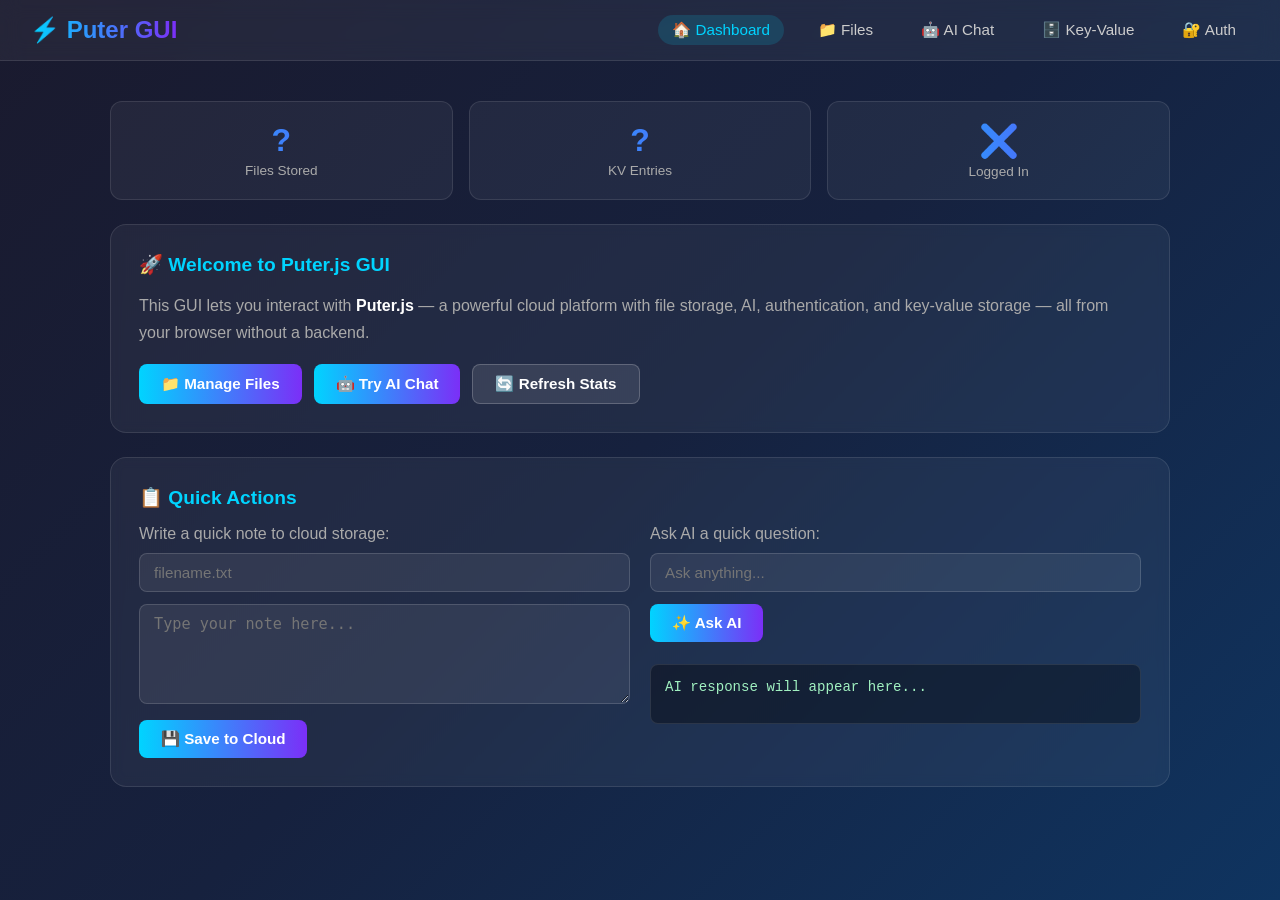
==== index.html @ ad625156 "Create index.html" ====
<!DOCTYPE html>
<html lang="en">
<head>
    <meta charset="UTF-8">
    <meta name="viewport" content="width=device-width, initial-scale=1.0">
    <title>Puter.js GUI</title>
    <script src="https://js.puter.com/v2/"></script>
    <style>
        * {
            margin: 0;
            padding: 0;
            box-sizing: border-box;
        }

        body {
            font-family: 'Segoe UI', Tahoma, Geneva, Verdana, sans-serif;
            background: linear-gradient(135deg, #1a1a2e, #16213e, #0f3460);
            min-height: 100vh;
            color: #fff;
        }

        /* NAVBAR */
        .navbar {
            background: rgba(255,255,255,0.05);
            backdrop-filter: blur(10px);
            padding: 15px 30px;
            display: flex;
            align-items: center;
            justify-content: space-between;
            border-bottom: 1px solid rgba(255,255,255,0.1);
            position: sticky;
            top: 0;
            z-index: 100;
        }

        .navbar .logo {
            font-size: 1.5rem;
            font-weight: 700;
            background: linear-gradient(90deg, #00d4ff, #7b2ff7);
            -webkit-background-clip: text;
            -webkit-text-fill-color: transparent;
        }

        .navbar .nav-links {
            display: flex;
            gap: 20px;
        }

        .navbar .nav-links button {
            background: none;
            border: none;
            color: #ccc;
            cursor: pointer;
            font-size: 0.95rem;
            padding: 6px 14px;
            border-radius: 20px;
            transition: all 0.3s;
        }

        .navbar .nav-links button:hover,
        .navbar .nav-links button.active {
            background: rgba(0, 212, 255, 0.15);
            color: #00d4ff;
        }

        /* MAIN LAYOUT */
        .container {
            max-width: 1100px;
            margin: 40px auto;
            padding: 0 20px;
        }

        /* TABS */
        .tab-content {
            display: none;
        }
        .tab-content.active {
            display: block;
        }

        /* CARDS */
        .card {
            background: rgba(255,255,255,0.05);
            border: 1px solid rgba(255,255,255,0.1);
            border-radius: 16px;
            padding: 28px;
            margin-bottom: 24px;
            backdrop-filter: blur(6px);
            transition: transform 0.2s;
        }

        .card:hover {
            transform: translateY(-2px);
        }

        .card h2 {
            font-size: 1.2rem;
            margin-bottom: 16px;
            color: #00d4ff;
            display: flex;
            align-items: center;
            gap: 8px;
        }

        /* INPUTS */
        input[type="text"],
        input[type="password"],
        textarea,
        select {
            width: 100%;
            padding: 10px 14px;
            background: rgba(255,255,255,0.07);
            border: 1px solid rgba(255,255,255,0.15);
            border-radius: 8px;
            color: #fff;
            font-size: 0.95rem;
            margin-bottom: 12px;
            outline: none;
            transition: border 0.3s;
        }

        input:focus, textarea:focus, select:focus {
            border-color: #00d4ff;
        }

        textarea {
            resize: vertical;
            min-height: 100px;
        }

        select option {
            background: #1a1a2e;
        }

        /* BUTTONS */
        .btn {
            padding: 10px 22px;
            border: none;
            border-radius: 8px;
            cursor: pointer;
            font-size: 0.95rem;
            font-weight: 600;
            transition: all 0.3s;
            display: inline-flex;
            align-items: center;
            gap: 6px;
        }

        .btn-primary {
            background: linear-gradient(90deg, #00d4ff, #7b2ff7);
            color: #fff;
        }

        .btn-primary:hover {
            opacity: 0.85;
            transform: scale(1.03);
        }

        .btn-danger {
            background: linear-gradient(90deg, #ff4d4d, #c0392b);
            color: #fff;
        }

        .btn-danger:hover {
            opacity: 0.85;
        }

        .btn-secondary {
            background: rgba(255,255,255,0.1);
            color: #fff;
            border: 1px solid rgba(255,255,255,0.2);
        }

        .btn-secondary:hover {
            background: rgba(255,255,255,0.18);
        }

        /* OUTPUT BOX */
        .output-box {
            background: rgba(0,0,0,0.35);
            border: 1px solid rgba(255,255,255,0.1);
            border-radius: 8px;
            padding: 14px;
            font-family: 'Courier New', monospace;
            font-size: 0.88rem;
            color: #a0f0c0;
            min-height: 60px;
            max-height: 200px;
            overflow-y: auto;
            white-space: pre-wrap;
            margin-top: 12px;
        }

        /* FILE LIST */
        .file-list {
            list-style: none;
            margin-top: 12px;
        }

        .file-list li {
            display: flex;
            align-items: center;
            justify-content: space-between;
            padding: 10px 14px;
            background: rgba(255,255,255,0.05);
            border-radius: 8px;
            margin-bottom: 8px;
            border: 1px solid rgba(255,255,255,0.08);
        }

        .file-list li .file-name {
            display: flex;
            align-items: center;
            gap: 8px;
        }

        .file-list li .file-actions {
            display: flex;
            gap: 8px;
        }

        .file-list li .file-actions button {
            padding: 4px 10px;
            font-size: 0.8rem;
        }

        /* AI CHAT */
        .chat-box {
            background: rgba(0,0,0,0.3);
            border: 1px solid rgba(255,255,255,0.1);
            border-radius: 12px;
            padding: 16px;
            min-height: 200px;
            max-height: 300px;
            overflow-y: auto;
            margin-bottom: 12px;
            display: flex;
            flex-direction: column;
            gap: 10px;
        }

        .chat-msg {
            padding: 10px 14px;
            border-radius: 10px;
            max-width: 80%;
            font-size: 0.92rem;
            line-height: 1.5;
        }

        .chat-msg.user {
            background: linear-gradient(90deg, #00d4ff22, #7b2ff722);
            border: 1px solid #00d4ff44;
            align-self: flex-end;
        }

        .chat-msg.ai {
            background: rgba(255,255,255,0.07);
            border: 1px solid rgba(255,255,255,0.1);
            align-self: flex-start;
        }

        .chat-input-row {
            display: flex;
            gap: 10px;
        }

        .chat-input-row input {
            margin-bottom: 0;
            flex: 1;
        }

        /* KV STORE */
        .kv-row {
            display: flex;
            gap: 10px;
            margin-bottom: 10px;
        }

        .kv-row input {
            margin-bottom: 0;
            flex: 1;
        }

        /* GRID */
        .grid-2 {
            display: grid;
            grid-template-columns: 1fr 1fr;
            gap: 20px;
        }

        @media (max-width: 700px) {
            .grid-2 { grid-template-columns: 1fr; }
            .navbar .nav-links { gap: 8px; }
        }

        /* BADGE */
        .badge {
            display: inline-block;
            padding: 3px 10px;
            border-radius: 12px;
            font-size: 0.75rem;
            font-weight: 600;
            background: rgba(0, 212, 255, 0.15);
            color: #00d4ff;
            margin-left: 8px;
        }

        /* LOADER */
        .loader {
            display: inline-block;
            width: 16px;
            height: 16px;
            border: 2px solid rgba(255,255,255,0.2);
            border-top-color: #00d4ff;
            border-radius: 50%;
            animation: spin 0.7s linear infinite;
            vertical-align: middle;
        }

        @keyframes spin {
            to { transform: rotate(360deg); }
        }

        /* TOAST */
        #toast {
            position: fixed;
            bottom: 30px;
            right: 30px;
            background: rgba(0,212,255,0.15);
            border: 1px solid #00d4ff;
            color: #fff;
            padding: 12px 22px;
            border-radius: 10px;
            font-size: 0.9rem;
            display: none;
            z-index: 999;
            backdrop-filter: blur(8px);
        }

        /* DASHBOARD STATS */
        .stats-grid {
            display: grid;
            grid-template-columns: repeat(3, 1fr);
            gap: 16px;
            margin-bottom: 24px;
        }

        @media (max-width: 700px) {
            .stats-grid { grid-template-columns: 1fr; }
        }

        .stat-card {
            background: rgba(255,255,255,0.05);
            border: 1px solid rgba(255,255,255,0.1);
            border-radius: 12px;
            padding: 20px;
            text-align: center;
        }

        .stat-card .stat-value {
            font-size: 2rem;
            font-weight: 700;
            background: linear-gradient(90deg, #00d4ff, #7b2ff7);
            -webkit-background-clip: text;
            -webkit-text-fill-color: transparent;
        }

        .stat-card .stat-label {
            font-size: 0.85rem;
            color: #aaa;
            margin-top: 4px;
        }
    </style>
</head>
<body>

<!-- NAVBAR -->
<nav class="navbar">
    <div class="logo">⚡ Puter GUI</div>
    <div class="nav-links">
        <button class="active" onclick="showTab('dashboard')">🏠 Dashboard</button>
        <button onclick="showTab('files')">📁 Files</button>
        <button onclick="showTab('ai')">🤖 AI Chat</button>
        <button onclick="showTab('kv')">🗄️ Key-Value</button>
        <button onclick="showTab('auth')">🔐 Auth</button>
    </div>
</nav>

<div class="container">

    <!-- ===================== DASHBOARD ===================== -->
    <div id="tab-dashboard" class="tab-content active">
        <div class="stats-grid">
            <div class="stat-card">
                <div class="stat-value" id="stat-files">—</div>
                <div class="stat-label">Files Stored</div>
            </div>
            <div class="stat-card">
                <div class="stat-value" id="stat-kv">—</div>
                <div class="stat-label">KV Entries</div>
            </div>
            <div class="stat-card">
                <div class="stat-value" id="stat-user">—</div>
                <div class="stat-label">Logged In</div>
            </div>
        </div>

        <div class="card">
            <h2>🚀 Welcome to Puter.js GUI</h2>
            <p style="color:#aaa; line-height:1.7;">
                This GUI lets you interact with <strong style="color:#fff;">Puter.js</strong> — 
                a powerful cloud platform with file storage, AI, authentication, and key-value storage — 
                all from your browser without a backend.
            </p>
            <br>
            <div style="display:flex; gap:12px; flex-wrap:wrap;">
                <button class="btn btn-primary" onclick="showTab('files')">📁 Manage Files</button>
                <button class="btn btn-primary" onclick="showTab('ai')">🤖 Try AI Chat</button>
                <button class="btn btn-secondary" onclick="loadDashboard()">🔄 Refresh Stats</button>
            </div>
        </div>

        <div class="card">
            <h2>📋 Quick Actions</h2>
            <div class="grid-2">
                <div>
                    <p style="color:#aaa; margin-bottom:10px;">Write a quick note to cloud storage:</p>
                    <input type="text" id="quick-filename" placeholder="filename.txt">
                    <textarea id="quick-content" placeholder="Type your note here..."></textarea>
                    <button class="btn btn-primary" onclick="quickSave()">💾 Save to Cloud</button>
                </div>
                <div>
                    <p style="color:#aaa; margin-bottom:10px;">Ask AI a quick question:</p>
                    <input type="text" id="quick-ai-input" placeholder="Ask anything...">
                    <button class="btn btn-primary" onclick="quickAI()" style="margin-bottom:10px;">✨ Ask AI</button>
                    <div class="output-box" id="quick-ai-output">AI response will appear here...</div>
                </div>
            </div>
        </div>
    </div>

    <!-- ===================== FILES ===================== -->
    <div id="tab-files" class="tab-content">
        <div class="card">
            <h2>📁 File Manager</h2>

            <div class="grid-2">
                <!-- Upload / Create -->
                <div>
                    <p style="color:#aaa; margin-bottom:10px; font-size:0.9rem;">Create or overwrite a file:</p>
                    <input type="text" id="file-name" placeholder="e.g. notes/hello.txt">
                    <textarea id="file-content" placeholder="File content..."></textarea>
                    <div style="display:flex; gap:8px; flex-wrap:wrap;">
                        <button class="btn btn-primary" onclick="writeFile()">💾 Save File</button>
                        <button class="btn btn-secondary" onclick="readFile()">📖 Read File</button>
                        <button class="btn btn-danger" onclick="deleteFile()">🗑️ Delete</button>
                    </div>
                    <div class="output-box" id="file-output">Output will appear here...</div>
                </div>

                <!-- Upload from device -->
                <div>
                    <p style="color:#aaa; margin-bottom:10px; font-size:0.9rem;">Upload from your device:</p>
                    <input type="text" id="upload-path" placeholder="Upload path (e.g. uploads/)">
                    <input type="file" id="file-upload" style="background:rgba(255,255,255,0.05); padding:8px; margin-bottom:12px;">
                    <button class="btn btn-primary" onclick="uploadFile()">⬆️ Upload File</button>

                    <p style="color:#aaa; margin: 18px 0 10px; font-size:0.9rem;">List files in a directory:</p>
                    <input type="text" id="list-path" placeholder="Directory path (leave empty for root)">
                    <button class="btn btn-secondary" onclick="listFiles()">📂 List Files</button>
                </div>
            </div>
        </div>

        <div class="card">
            <h2>📂 File Browser</h2>
            <ul class="file-list" id="file-list">
                <li style="color:#aaa; justify-content:center;">Click "List Files" above to browse files.</li>
            </ul>
        </div>
    </div>

    <!-- ===================== AI CHAT ===================== -->
    <div id="tab-ai" class="tab-content">
        <div class="card">
            <h2>🤖 AI Chat <span class="badge">GPT-4o</span></h2>

            <div style="display:flex; gap:10px; margin-bottom:14px; flex-wrap:wrap;">
                <div style="flex:1; min-width:200px;">
                    <label style="font-size:0.85rem; color:#aaa;">Model</label>
                    <select id="ai-model">
                        <option value="gpt-4o">GPT-4o</option>
                        <option value="gpt-4o-mini">GPT-4o Mini</option>
                        <option value="claude-3-5-sonnet">Claude 3.5 Sonnet</option>
                        <option value="gemini-1.5-flash">Gemini 1.5 Flash</option>
                    </select>
                </div>
                <div style="flex:1; min-width:200px;">
                    <label style="font-size:0.85rem; color:#aaa;">System Prompt</label>
                    <input type="text" id="ai-system" placeholder="You are a helpful assistant." style="margin-bottom:0;">
                </div>
            </div>

            <div class="chat-box" id="chat-box">
                <div class="chat-msg ai">👋 Hello! I'm powered by Puter.js AI. Ask me anything!</div>
            </div>

            <div class="chat-input-row">
                <input type="text" id="chat-input" placeholder="Type your message..." onkeydown="if(event.key==='Enter') sendChat()">
                <button class="btn btn-primary" onclick="sendChat()">➤ Send</button>
                <button class="btn btn-secondary" onclick="clearChat()">🗑️</button>
            </div>
        </div>

        <div class="card">
            <h2>🖼️ Image Generation</h2>
            <div style="display:flex; gap:10px; flex-wrap:wrap; margin-bottom:10px;">
                <input type="text" id="img-prompt" placeholder="Describe the image..." style="flex:1; margin-bottom:0;">
                <button class="btn btn-primary" onclick="generateImage()">🎨 Generate</button>
            </div>
            <div id="img-output" style="margin-top:12px; min-height:60px; color:#aaa;">
                Generated image will appear here.
            </div>
        </div>
    </div>

    <!-- ===================== KEY-VALUE ===================== -->
    <div id="tab-kv" class="tab-content">
        <div class="card">
            <h2>🗄️ Key-Value Store</h2>
            <div class="grid-2">
                <div>
                    <h3 style="color:#aaa; font-size:0.9rem; margin-bottom:10px;">SET Value</h3>
                    <input type="text" id="kv-set-key" placeholder="Key">
                    <input type="text" id="kv-set-val" placeholder="Value">
                    <button class="btn btn-primary" onclick="kvSet()">💾 Set</button>
                </div>
                <div>
                    <h3 style="color:#aaa; font-size:0.9rem; margin-bottom:10px;">GET Value</h3>
                    <input type="text" id="kv-get-key" placeholder="Key">
                    <div style="display:flex; gap:8px;">
                        <button class="btn btn-primary" onclick="kvGet()">🔍 Get</button>
                        <button class="btn btn-danger" onclick="kvDelete()">🗑️ Delete</button>
                    </div>
                    <div class="output-box" id="kv-output">Result will appear here...</div>
                </div>
            </div>
        </div>

        <div class="card">
            <h2>📋 All KV Entries</h2>
            <button class="btn btn-secondary" onclick="kvList()" style="margin-bottom:12px;">🔄 Load All</button>
            <div class="output-box" id="kv-list-output" style="max-height:300px;">Click "Load All" to see entries.</div>
        </div>
    </div>

    <!-- ===================== AUTH ===================== -->
    <div id="tab-auth" class="tab-content">
        <div class="grid-2">
            <div class="card">
                <h2>🔐 Authentication</h2>
                <p style="color:#aaa; margin-bottom:16px; font-size:0.9rem;">
                    Sign in or check your current Puter session.
                </p>
                <button class="btn btn-primary" onclick="authSignIn()" style="margin-bottom:10px; width:100%;">
                    🔑 Sign In with Puter
                </button>
                <button class="btn btn-secondary" onclick="authCheck()" style="margin-bottom:10px; width:100%;">
                    👤 Check Auth Status
                </button>
                <button class="btn btn-danger" onclick="authSignOut()" style="width:100%;">
                    🚪 Sign Out
                </button>
            </div>

            <div class="card">
                <h2>👤 User Info</h2>
                <div class="output-box" id="auth-output" style="min-height:180px;">
User info will appear here after signing in...
                </div>
            </div>
        </div>
    </div>

</div>

<!-- TOAST -->
<div id="toast"></div>

<script>
// ==================== UTILITIES ====================

function showTab(name) {
    document.querySelectorAll('.tab-content').forEach(t => t.classList.remove('active'));
    document.querySelectorAll('.nav-links button').forEach(b => b.classList.remove('active'));
    document.getElementById('tab-' + name).classList.add('active');
    const buttons = document.querySelectorAll('.nav-links button');
    const labels = ['dashboard','files','ai','kv','auth'];
    const idx = labels.indexOf(name);
    if (idx >= 0) buttons[idx].classList.add('active');
}

function toast(msg, duration = 3000) {
    const t = document.getElementById('toast');
    t.textContent = msg;
    t.style.display = 'block';
    setTimeout(() => t.style.display = 'none', duration);
}

function setOutput(id, msg) {
    document.getElementById(id).textContent = msg;
}

// ==================== DASHBOARD ====================

async function loadDashboard() {
    try {
        const files = await puter.fs.readdir('/');
        document.getElementById('stat-files').textContent = files.length;
    } catch {
        document.getElementById('stat-files').textContent = '?';
    }

    try {
        const keys = await puter.kv.list();
        document.getElementById('stat-kv').textContent = keys.length;
    } catch {
        document.getElementById('stat-kv').textContent = '?';
    }

    try {
        const user = await puter.auth.getUser();
        document.getElementById('stat-user').textContent = user ? '✅' : '❌';
    } catch {
        document.getElementById('stat-user').textContent = '❌';
    }
}

async function quickSave() {
    const name = document.getElementById('quick-filename').value.trim() || 'quick-note.txt';
    const content = document.getElementById('quick-content').value;
    try {
        await puter.fs.write(name, content, { overwrite: true });
        toast('✅ File saved: ' + name);
    } catch(e) {
        toast('❌ Error: ' + e.message);
    }
}

async function quickAI() {
    const input = document.getElementById('quick-ai-input').value.trim();
    if (!input) return;
    setOutput('quick-ai-output', '⏳ Thinking...');
    try {
        const response = await puter.ai.chat(input);
        setOutput('quick-ai-output', response?.message?.content || String(response));
    } catch(e) {
        setOutput('quick-ai-output', '❌ Error: ' + e.message);
    }
}

// ==================== FILES ====================

async function writeFile() {
    const name = document.getElementById('file-name').value.trim();
    const content = document.getElementById('file-content').value;
    if (!name) return toast('⚠️ Enter a file name');
    try {
        await puter.fs.write(name, content, { overwrite: true });
        setOutput('file-output', '✅ File saved: ' + name);
        toast('✅ Saved!');
    } catch(e) {
        setOutput('file-output', '❌ Error: ' + e.message);
    }
}

async function readFile() {
    const name = document.getElementById('file-name').value.trim();
    if (!name) return toast('⚠️ Enter a file name');
    try {
        const blob = await puter.fs.read(name);
        const text = await blob.text();
        document.getElementById('file-content').value = text;
        setOutput('file-output', '✅ File loaded: ' + name);
        toast('✅ Loaded!');
    } catch(e) {
        setOutput('file-output', '❌ Error: ' + e.message);
    }
}

async function deleteFile() {
    const name = document.getElementById('file-name').value.trim();
    if (!name) return toast('⚠️ Enter a file name');
    try {
        await puter.fs.delete(name);
        setOutput('file-output', '✅ Deleted: ' + name);
        toast('🗑️ Deleted!');
    } catch(e) {
        setOutput('file-output', '❌ Error: ' + e.message);
    }
}

async function uploadFile() {
    const fileInput = document.getElementById('file-upload');
    const path = document.getElementById('upload-path').value.trim() || '/';
    if (!fileInput.files.length) return toast('⚠️ Select a file first');
    const file = fileInput.files[0];
    try {
        await puter.fs.upload([file], path);
        setOutput('file-output', '✅ Uploaded: ' + file.name);
        toast('✅ Uploaded!');
    } catch(e) {
        setOutput('file-output', '❌ Error: ' + e.message);
    }
}

async function listFiles() {
    const path = document.getElementById('list-path').value.trim() || '/';
    try {
        const files = await puter.fs.readdir(path);
        const list = document.getElementById('file-list');
        list.innerHTML = '';
        if (!files.length) {
            list.innerHTML = '<li style="color:#aaa; justify-content:center;">No files found.</li>';
            return;
        }
        files.forEach(file => {
            const li = document.createElement('li');
            li.innerHTML = `
                <div class="file-name">
                    <span>${file.is_dir ? '📁' : '📄'}</span>
                    <span>${file.name}</span>
                    <span style="color:#555; font-size:0.8rem;">${file.is_dir ? 'Folder' : formatSize(file.size)}</span>
                </div>
                <div class="file-actions">
                    ${!file.is_dir ? `<button class="btn btn-secondary" style="padding:4px 10px; font-size:0.8rem;" onclick="loadFileToEditor('${path}/${file.name}')">Edit</button>` : ''}
                    <button class="btn btn-danger" style="padding:4px 10px; font-size:0.8rem;" onclick="deleteFileByPath('${path}/${file.name}')">Delete</button>
                </div>
            `;
            list.appendChild(li);
        });
    } catch(e) {
        toast('❌ Error: ' + e.message);
    }
}

function formatSize(bytes) {
    if (!bytes) return '0 B';
    const k = 1024;
    const sizes = ['B','KB','MB','GB'];
    const i = Math.floor(Math.log(bytes) / Math.log(k));
    return parseFloat((bytes / Math.pow(k, i)).toFixed(1)) + ' ' + sizes[i];
}

async function loadFileToEditor(path) {
    document.getElementById('file-name').value = path;
    await readFile();
    showTab('files');
}

async function deleteFileByPath(path) {
    try {
        await puter.fs.delete(path);
        toast('🗑️ Deleted!');
        listFiles();
    } catch(e) {
        toast('❌ Error: ' + e.message);
    }
}

// ==================== AI CHAT ====================

let chatHistory = [];

async function sendChat() {
    const input = document.getElementById('chat-input').value.trim();
    const model = document.getElementById('ai-model').value;
    const system = document.getElementById('ai-system').value.trim();
    if (!input) return;

    addChatMsg('user', input);
    document.getElementById('chat-input').value = '';

    const thinkingEl = addChatMsg('ai', '⏳ Thinking...');

    try {
        const messages = [];
        if (system) messages.push({ role: 'system', content: system });
        messages.push(...chatHistory);
        messages.push({ role: 'user', content: input });

        const response = await puter.ai.chat(messages, { model });
        const reply = response?.message?.content || String(response);

        thinkingEl.textContent = reply;
        chatHistory.push({ role: 'user', content: input });
        chatHistory.push({ role: 'assistant', content: reply });
    } catch(e) {
        thinkingEl.textContent = '❌ Error: ' + e.message;
    }
}

function addChatMsg(role, text) {
    const box = document.getElementById('chat-box');
    const el = document.createElement('div');
    el.className = 'chat-msg ' + role;
    el.textContent = text;
    box.appendChild(el);
    box.scrollTop = box.scrollHeight;
    return el;
}

function clearChat() {
    chatHistory = [];
    document.getElementById('chat-box').innerHTML = '<div class="chat-msg ai">👋 Chat cleared! Ask me anything.</div>';
}

async function generateImage() {
    const prompt = document.getElementById('img-prompt').value.trim();
    if (!prompt) return toast('⚠️ Enter an image prompt');
    const out = document.getElementById('img-output');
    out.innerHTML = '<span class="loader"></span> Generating...';
    try {
        const image = await puter.ai.txt2img(prompt);
        out.innerHTML = '';
        const img = document.createElement('img');
        img.src = image.src;
        img.style = 'max-width:100%; border-radius:10px; border:1px solid rgba(255,255,255,0.1);';
        out.appendChild(img);
    } catch(e) {
        out.textContent = '❌ Error: ' + e.message;
    }
}

// ==================== KEY-VALUE ====================

async function kvSet() {
    const key = document.getElementById('kv-set-key').value.trim();
    const val = document.getElementById('kv-set-val').value.trim();
    if (!key) return toast('⚠️ Enter a key');
    try {
        await puter.kv.set(key, val);
        toast('✅ Set: ' + key + ' = ' + val);
    } catch(e) {
        toast('❌ Error: ' + e.message);
    }
}

async function kvGet() {
    const key = document.getElementById('kv-get-key').value.trim();
    if (!key) return toast('⚠️ Enter a key');
    try {
        const val = await puter.kv.get(key);
        setOutput('kv-output', val !== null ? key + ' = ' + val : '(key not found)');
    } catch(e) {
        setOutput('kv-output', '❌ Error: ' + e.message);
    }
}

async function kvDelete() {
    const key = document.getElementById('kv-get-key').value.trim();
    if (!key) return toast('⚠️ Enter a key');
    try {
        await puter.kv.del(key);
        setOutput('kv-output', '✅ Deleted: ' + key);
        toast('🗑️ Deleted!');
    } catch(e) {
        setOutput('kv-output', '❌ Error: ' + e.message);
    }
}

async function kvList() {
    try {
        const keys = await puter.kv.list(true); // true = include values
        if (!keys || !keys.length) {
            setOutput('kv-list-output', '(no entries found)');
            return;
        }
        const lines = keys.map(k => `${k.key}  →  ${k.value}`).join('\n');
        setOutput('kv-list-output', lines);
    } catch(e) {
        setOutput('kv-list-output', '❌ Error: ' + e.message);
    }
}

// ==================== AUTH ====================

async function authSignIn() {
    try {
        await puter.auth.signIn();
        toast('✅ Signed in!');
        authCheck();
    } catch(e) {
        setOutput('auth-output', '❌ Error: ' + e.message);
    }
}

async function authCheck() {
    try {
        const user = await puter.auth.getUser();
        if (user) {
            setOutput('auth-output', JSON.stringify(user, null, 2));
        } else {
            setOutput('auth-output', '❌ Not signed in.');
        }
    } catch(e) {
        setOutput('auth-output', '❌ Error: ' + e.message);
    }
}

async function authSignOut() {
    try {
        await puter.auth.signOut();
        setOutput('auth-output', '✅ Signed out.');
        toast('🚪 Signed out!');
        document.getElementById('stat-user').textContent = '❌';
    } catch(e) {
        setOutput('auth-output', '❌ Error: ' + e.message);
    }
}

// ==================== INIT ====================
window.addEventListener('load', () => {
    loadDashboard();
});
</script>
</body>
</html>
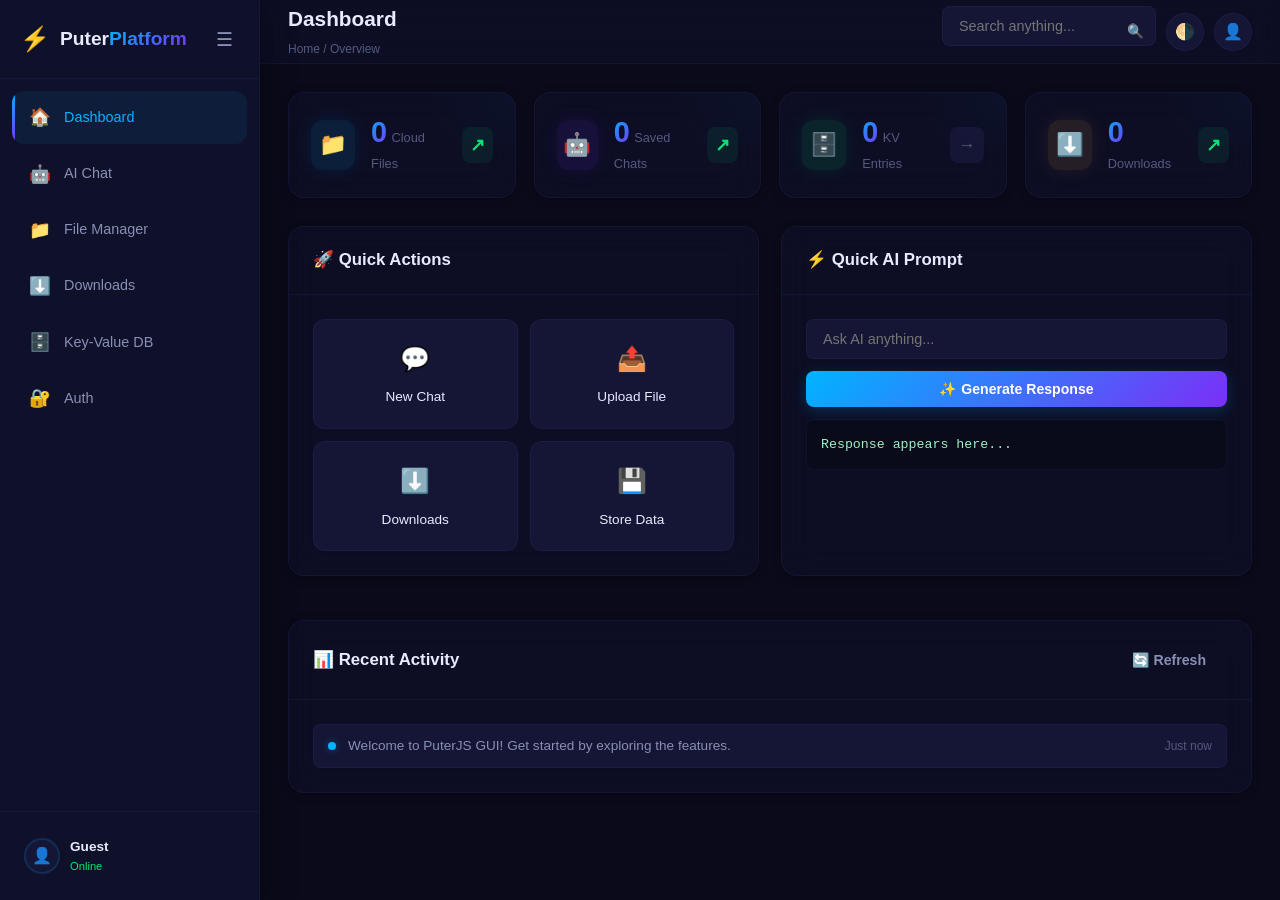
==== commit bd643215: "Initial" ====
--- a/index.html
+++ b/index.html
@@ -1,928 +1,189 @@
 <!DOCTYPE html>
-<html lang="en">
+<html lang="en" data-theme="dark">
 <head>
     <meta charset="UTF-8">
     <meta name="viewport" content="width=device-width, initial-scale=1.0">
-    <title>Puter.js GUI</title>
+    <title>PuterJS GUI — Dashboard</title>
     <script src="https://js.puter.com/v2/"></script>
-    <style>
-        * {
-            margin: 0;
-            padding: 0;
-            box-sizing: border-box;
-        }
-
-        body {
-            font-family: 'Segoe UI', Tahoma, Geneva, Verdana, sans-serif;
-            background: linear-gradient(135deg, #1a1a2e, #16213e, #0f3460);
-            min-height: 100vh;
-            color: #fff;
-        }
-
-        /* NAVBAR */
-        .navbar {
-            background: rgba(255,255,255,0.05);
-            backdrop-filter: blur(10px);
-            padding: 15px 30px;
-            display: flex;
-            align-items: center;
-            justify-content: space-between;
-            border-bottom: 1px solid rgba(255,255,255,0.1);
-            position: sticky;
-            top: 0;
-            z-index: 100;
-        }
-
-        .navbar .logo {
-            font-size: 1.5rem;
-            font-weight: 700;
-            background: linear-gradient(90deg, #00d4ff, #7b2ff7);
-            -webkit-background-clip: text;
-            -webkit-text-fill-color: transparent;
-        }
-
-        .navbar .nav-links {
-            display: flex;
-            gap: 20px;
-        }
-
-        .navbar .nav-links button {
-            background: none;
-            border: none;
-            color: #ccc;
-            cursor: pointer;
-            font-size: 0.95rem;
-            padding: 6px 14px;
-            border-radius: 20px;
-            transition: all 0.3s;
-        }
-
-        .navbar .nav-links button:hover,
-        .navbar .nav-links button.active {
-            background: rgba(0, 212, 255, 0.15);
-            color: #00d4ff;
-        }
-
-        /* MAIN LAYOUT */
-        .container {
-            max-width: 1100px;
-            margin: 40px auto;
-            padding: 0 20px;
-        }
-
-        /* TABS */
-        .tab-content {
-            display: none;
-        }
-        .tab-content.active {
-            display: block;
-        }
-
-        /* CARDS */
-        .card {
-            background: rgba(255,255,255,0.05);
-            border: 1px solid rgba(255,255,255,0.1);
-            border-radius: 16px;
-            padding: 28px;
-            margin-bottom: 24px;
-            backdrop-filter: blur(6px);
-            transition: transform 0.2s;
-        }
-
-        .card:hover {
-            transform: translateY(-2px);
-        }
-
-        .card h2 {
-            font-size: 1.2rem;
-            margin-bottom: 16px;
-            color: #00d4ff;
-            display: flex;
-            align-items: center;
-            gap: 8px;
-        }
-
-        /* INPUTS */
-        input[type="text"],
-        input[type="password"],
-        textarea,
-        select {
-            width: 100%;
-            padding: 10px 14px;
-            background: rgba(255,255,255,0.07);
-            border: 1px solid rgba(255,255,255,0.15);
-            border-radius: 8px;
-            color: #fff;
-            font-size: 0.95rem;
-            margin-bottom: 12px;
-            outline: none;
-            transition: border 0.3s;
-        }
-
-        input:focus, textarea:focus, select:focus {
-            border-color: #00d4ff;
-        }
-
-        textarea {
-            resize: vertical;
-            min-height: 100px;
-        }
-
-        select option {
-            background: #1a1a2e;
-        }
-
-        /* BUTTONS */
-        .btn {
-            padding: 10px 22px;
-            border: none;
-            border-radius: 8px;
-            cursor: pointer;
-            font-size: 0.95rem;
-            font-weight: 600;
-            transition: all 0.3s;
-            display: inline-flex;
-            align-items: center;
-            gap: 6px;
-        }
-
-        .btn-primary {
-            background: linear-gradient(90deg, #00d4ff, #7b2ff7);
-            color: #fff;
-        }
-
-        .btn-primary:hover {
-            opacity: 0.85;
-            transform: scale(1.03);
-        }
-
-        .btn-danger {
-            background: linear-gradient(90deg, #ff4d4d, #c0392b);
-            color: #fff;
-        }
-
-        .btn-danger:hover {
-            opacity: 0.85;
-        }
-
-        .btn-secondary {
-            background: rgba(255,255,255,0.1);
-            color: #fff;
-            border: 1px solid rgba(255,255,255,0.2);
-        }
-
-        .btn-secondary:hover {
-            background: rgba(255,255,255,0.18);
-        }
-
-        /* OUTPUT BOX */
-        .output-box {
-            background: rgba(0,0,0,0.35);
-            border: 1px solid rgba(255,255,255,0.1);
-            border-radius: 8px;
-            padding: 14px;
-            font-family: 'Courier New', monospace;
-            font-size: 0.88rem;
-            color: #a0f0c0;
-            min-height: 60px;
-            max-height: 200px;
-            overflow-y: auto;
-            white-space: pre-wrap;
-            margin-top: 12px;
-        }
-
-        /* FILE LIST */
-        .file-list {
-            list-style: none;
-            margin-top: 12px;
-        }
-
-        .file-list li {
-            display: flex;
-            align-items: center;
-            justify-content: space-between;
-            padding: 10px 14px;
-            background: rgba(255,255,255,0.05);
-            border-radius: 8px;
-            margin-bottom: 8px;
-            border: 1px solid rgba(255,255,255,0.08);
-        }
-
-        .file-list li .file-name {
-            display: flex;
-            align-items: center;
-            gap: 8px;
-        }
-
-        .file-list li .file-actions {
-            display: flex;
-            gap: 8px;
-        }
-
-        .file-list li .file-actions button {
-            padding: 4px 10px;
-            font-size: 0.8rem;
-        }
-
-        /* AI CHAT */
-        .chat-box {
-            background: rgba(0,0,0,0.3);
-            border: 1px solid rgba(255,255,255,0.1);
-            border-radius: 12px;
-            padding: 16px;
-            min-height: 200px;
-            max-height: 300px;
-            overflow-y: auto;
-            margin-bottom: 12px;
-            display: flex;
-            flex-direction: column;
-            gap: 10px;
-        }
-
-        .chat-msg {
-            padding: 10px 14px;
-            border-radius: 10px;
-            max-width: 80%;
-            font-size: 0.92rem;
-            line-height: 1.5;
-        }
-
-        .chat-msg.user {
-            background: linear-gradient(90deg, #00d4ff22, #7b2ff722);
-            border: 1px solid #00d4ff44;
-            align-self: flex-end;
-        }
-
-        .chat-msg.ai {
-            background: rgba(255,255,255,0.07);
-            border: 1px solid rgba(255,255,255,0.1);
-            align-self: flex-start;
-        }
-
-        .chat-input-row {
-            display: flex;
-            gap: 10px;
-        }
-
-        .chat-input-row input {
-            margin-bottom: 0;
-            flex: 1;
-        }
-
-        /* KV STORE */
-        .kv-row {
-            display: flex;
-            gap: 10px;
-            margin-bottom: 10px;
-        }
-
-        .kv-row input {
-            margin-bottom: 0;
-            flex: 1;
-        }
-
-        /* GRID */
-        .grid-2 {
-            display: grid;
-            grid-template-columns: 1fr 1fr;
-            gap: 20px;
-        }
-
-        @media (max-width: 700px) {
-            .grid-2 { grid-template-columns: 1fr; }
-            .navbar .nav-links { gap: 8px; }
-        }
-
-        /* BADGE */
-        .badge {
-            display: inline-block;
-            padding: 3px 10px;
-            border-radius: 12px;
-            font-size: 0.75rem;
-            font-weight: 600;
-            background: rgba(0, 212, 255, 0.15);
-            color: #00d4ff;
-            margin-left: 8px;
-        }
-
-        /* LOADER */
-        .loader {
-            display: inline-block;
-            width: 16px;
-            height: 16px;
-            border: 2px solid rgba(255,255,255,0.2);
-            border-top-color: #00d4ff;
-            border-radius: 50%;
-            animation: spin 0.7s linear infinite;
-            vertical-align: middle;
-        }
-
-        @keyframes spin {
-            to { transform: rotate(360deg); }
-        }
-
-        /* TOAST */
-        #toast {
-            position: fixed;
-            bottom: 30px;
-            right: 30px;
-            background: rgba(0,212,255,0.15);
-            border: 1px solid #00d4ff;
-            color: #fff;
-            padding: 12px 22px;
-            border-radius: 10px;
-            font-size: 0.9rem;
-            display: none;
-            z-index: 999;
-            backdrop-filter: blur(8px);
-        }
-
-        /* DASHBOARD STATS */
-        .stats-grid {
-            display: grid;
-            grid-template-columns: repeat(3, 1fr);
-            gap: 16px;
-            margin-bottom: 24px;
-        }
-
-        @media (max-width: 700px) {
-            .stats-grid { grid-template-columns: 1fr; }
-        }
-
-        .stat-card {
-            background: rgba(255,255,255,0.05);
-            border: 1px solid rgba(255,255,255,0.1);
-            border-radius: 12px;
-            padding: 20px;
-            text-align: center;
-        }
-
-        .stat-card .stat-value {
-            font-size: 2rem;
-            font-weight: 700;
-            background: linear-gradient(90deg, #00d4ff, #7b2ff7);
-            -webkit-background-clip: text;
-            -webkit-text-fill-color: transparent;
-        }
-
-        .stat-card .stat-label {
-            font-size: 0.85rem;
-            color: #aaa;
-            margin-top: 4px;
-        }
-    </style>
+    <link rel="stylesheet" href="css/main.css">
+    <link rel="stylesheet" href="css/components.css">
 </head>
 <body>
-
-<!-- NAVBAR -->
-<nav class="navbar">
-    <div class="logo">⚡ Puter GUI</div>
-    <div class="nav-links">
-        <button class="active" onclick="showTab('dashboard')">🏠 Dashboard</button>
-        <button onclick="showTab('files')">📁 Files</button>
-        <button onclick="showTab('ai')">🤖 AI Chat</button>
-        <button onclick="showTab('kv')">🗄️ Key-Value</button>
-        <button onclick="showTab('auth')">🔐 Auth</button>
-    </div>
-</nav>
-
-<div class="container">
-
-    <!-- ===================== DASHBOARD ===================== -->
-    <div id="tab-dashboard" class="tab-content active">
-        <div class="stats-grid">
-            <div class="stat-card">
-                <div class="stat-value" id="stat-files">—</div>
-                <div class="stat-label">Files Stored</div>
+    <!-- SIDEBAR -->
+    <aside class="sidebar" id="sidebar">
+        <div class="sidebar-header">
+            <div class="logo">
+                <span class="logo-icon">⚡</span>
+                <span class="logo-text">Puter<span class="accent">Platform</span></span>
             </div>
-            <div class="stat-card">
-                <div class="stat-value" id="stat-kv">—</div>
-                <div class="stat-label">KV Entries</div>
-            </div>
-            <div class="stat-card">
-                <div class="stat-value" id="stat-user">—</div>
-                <div class="stat-label">Logged In</div>
-            </div>
+            <button class="sidebar-toggle" onclick="toggleSidebar()">☰</button>
         </div>
-
-        <div class="card">
-            <h2>🚀 Welcome to Puter.js GUI</h2>
-            <p style="color:#aaa; line-height:1.7;">
-                This GUI lets you interact with <strong style="color:#fff;">Puter.js</strong> — 
-                a powerful cloud platform with file storage, AI, authentication, and key-value storage — 
-                all from your browser without a backend.
-            </p>
-            <br>
-            <div style="display:flex; gap:12px; flex-wrap:wrap;">
-                <button class="btn btn-primary" onclick="showTab('files')">📁 Manage Files</button>
-                <button class="btn btn-primary" onclick="showTab('ai')">🤖 Try AI Chat</button>
-                <button class="btn btn-secondary" onclick="loadDashboard()">🔄 Refresh Stats</button>
-            </div>
-        </div>
-
-        <div class="card">
-            <h2>📋 Quick Actions</h2>
-            <div class="grid-2">
-                <div>
-                    <p style="color:#aaa; margin-bottom:10px;">Write a quick note to cloud storage:</p>
-                    <input type="text" id="quick-filename" placeholder="filename.txt">
-                    <textarea id="quick-content" placeholder="Type your note here..."></textarea>
-                    <button class="btn btn-primary" onclick="quickSave()">💾 Save to Cloud</button>
-                </div>
-                <div>
-                    <p style="color:#aaa; margin-bottom:10px;">Ask AI a quick question:</p>
-                    <input type="text" id="quick-ai-input" placeholder="Ask anything...">
-                    <button class="btn btn-primary" onclick="quickAI()" style="margin-bottom:10px;">✨ Ask AI</button>
-                    <div class="output-box" id="quick-ai-output">AI response will appear here...</div>
+        <nav class="sidebar-nav">
+            <a href="index.html" class="nav-item active">
+                <span class="nav-icon">🏠</span>
+                <span class="nav-label">Dashboard</span>
+            </a>
+            <a href="chat.html" class="nav-item">
+                <span class="nav-icon">🤖</span>
+                <span class="nav-label">AI Chat</span>
+            </a>
+            <a href="files.html" class="nav-item">
+                <span class="nav-icon">📁</span>
+                <span class="nav-label">File Manager</span>
+            </a>
+            <a href="downloads.html" class="nav-item">
+                <span class="nav-icon">⬇️</span>
+                <span class="nav-label">Downloads</span>
+            </a>
+            <a href="kv.html" class="nav-item">
+                <span class="nav-icon">🗄️</span>
+                <span class="nav-label">Key-Value DB</span>
+            </a>
+            <a href="auth.html" class="nav-item">
+                <span class="nav-icon">🔐</span>
+                <span class="nav-label">Auth</span>
+            </a>
+        </nav>
+        <div class="sidebar-footer">
+            <div class="user-badge" id="user-badge">
+                <div class="user-avatar">👤</div>
+                <div class="user-info">
+                    <span class="user-name" id="sidebar-username">Guest</span>
+                    <span class="user-status">Online</span>
                 </div>
             </div>
         </div>
-    </div>
+    </aside>
 
-    <!-- ===================== FILES ===================== -->
-    <div id="tab-files" class="tab-content">
-        <div class="card">
-            <h2>📁 File Manager</h2>
+    <!-- MAIN CONTENT -->
+    <main class="main-content">
+        <!-- TOP BAR -->
+        <header class="topbar">
+            <div class="topbar-left">
+                <button class="mobile-menu" onclick="toggleSidebar()">☰</button>
+                <div class="page-title">
+                    <h1>Dashboard</h1>
+                    <span class="breadcrumb">Home / Overview</span>
+                </div>
+            </div>
+            <div class="topbar-right">
+                <div class="search-bar">
+                    <input type="text" placeholder="Search anything..." id="global-search">
+                    <span class="search-icon">🔍</span>
+                </div>
+                <button class="topbar-btn" onclick="toggleTheme()" title="Toggle Theme">🌗</button>
+                <button class="topbar-btn" onclick="location.href='auth.html'" title="Profile">👤</button>
+            </div>
+        </header>
 
+        <!-- DASHBOARD CONTENT -->
+        <div class="content-area">
+            <!-- HERO STATS -->
+            <div class="stats-row">
+                <div class="stat-card glass">
+                    <div class="stat-icon glow-blue">📁</div>
+                    <div class="stat-info">
+                        <span class="stat-value" id="stat-files">—</span>
+                        <span class="stat-label">Cloud Files</span>
+                    </div>
+                    <div class="stat-trend up">↗</div>
+                </div>
+                <div class="stat-card glass">
+                    <div class="stat-icon glow-purple">🤖</div>
+                    <div class="stat-info">
+                        <span class="stat-value" id="stat-chats">—</span>
+                        <span class="stat-label">Saved Chats</span>
+                    </div>
+                    <div class="stat-trend up">↗</div>
+                </div>
+                <div class="stat-card glass">
+                    <div class="stat-icon glow-green">🗄️</div>
+                    <div class="stat-info">
+                        <span class="stat-value" id="stat-kv">—</span>
+                        <span class="stat-label">KV Entries</span>
+                    </div>
+                    <div class="stat-trend neutral">→</div>
+                </div>
+                <div class="stat-card glass">
+                    <div class="stat-icon glow-orange">⬇️</div>
+                    <div class="stat-info">
+                        <span class="stat-value" id="stat-downloads">—</span>
+                        <span class="stat-label">Downloads</span>
+                    </div>
+                    <div class="stat-trend up">↗</div>
+                </div>
+            </div>
+
+            <!-- QUICK ACTIONS -->
             <div class="grid-2">
-                <!-- Upload / Create -->
-                <div>
-                    <p style="color:#aaa; margin-bottom:10px; font-size:0.9rem;">Create or overwrite a file:</p>
-                    <input type="text" id="file-name" placeholder="e.g. notes/hello.txt">
-                    <textarea id="file-content" placeholder="File content..."></textarea>
-                    <div style="display:flex; gap:8px; flex-wrap:wrap;">
-                        <button class="btn btn-primary" onclick="writeFile()">💾 Save File</button>
-                        <button class="btn btn-secondary" onclick="readFile()">📖 Read File</button>
-                        <button class="btn btn-danger" onclick="deleteFile()">🗑️ Delete</button>
+                <div class="card glass">
+                    <div class="card-header">
+                        <h2>🚀 Quick Actions</h2>
                     </div>
-                    <div class="output-box" id="file-output">Output will appear here...</div>
+                    <div class="card-body">
+                        <div class="quick-grid">
+                            <a href="chat.html" class="quick-action-btn">
+                                <span class="qa-icon">💬</span>
+                                <span>New Chat</span>
+                            </a>
+                            <a href="files.html" class="quick-action-btn">
+                                <span class="qa-icon">📤</span>
+                                <span>Upload File</span>
+                            </a>
+                            <a href="downloads.html" class="quick-action-btn">
+                                <span class="qa-icon">⬇️</span>
+                                <span>Downloads</span>
+                            </a>
+                            <a href="kv.html" class="quick-action-btn">
+                                <span class="qa-icon">💾</span>
+                                <span>Store Data</span>
+                            </a>
+                        </div>
+                    </div>
                 </div>
 
-                <!-- Upload from device -->
-                <div>
-                    <p style="color:#aaa; margin-bottom:10px; font-size:0.9rem;">Upload from your device:</p>
-                    <input type="text" id="upload-path" placeholder="Upload path (e.g. uploads/)">
-                    <input type="file" id="file-upload" style="background:rgba(255,255,255,0.05); padding:8px; margin-bottom:12px;">
-                    <button class="btn btn-primary" onclick="uploadFile()">⬆️ Upload File</button>
+                <div class="card glass">
+                    <div class="card-header">
+                        <h2>⚡ Quick AI Prompt</h2>
+                    </div>
+                    <div class="card-body">
+                        <input type="text" class="input" id="quick-prompt" placeholder="Ask AI anything...">
+                        <button class="btn btn-primary btn-full" onclick="quickAI()">
+                            <span class="btn-glow"></span>
+                            ✨ Generate Response
+                        </button>
+                        <div class="output-box" id="quick-output">Response appears here...</div>
+                    </div>
+                </div>
+            </div>
 
-                    <p style="color:#aaa; margin: 18px 0 10px; font-size:0.9rem;">List files in a directory:</p>
-                    <input type="text" id="list-path" placeholder="Directory path (leave empty for root)">
-                    <button class="btn btn-secondary" onclick="listFiles()">📂 List Files</button>
+            <!-- RECENT ACTIVITY -->
+            <div class="card glass">
+                <div class="card-header">
+                    <h2>📊 Recent Activity</h2>
+                    <button class="btn btn-ghost" onclick="loadDashboard()">🔄 Refresh</button>
+                </div>
+                <div class="card-body">
+                    <div class="activity-list" id="activity-list">
+                        <div class="activity-item">
+                            <div class="activity-dot"></div>
+                            <span class="activity-text">Welcome to PuterJS GUI! Get started by exploring the features.</span>
+                            <span class="activity-time">Just now</span>
+                        </div>
+                    </div>
                 </div>
             </div>
         </div>
+    </main>
 
-        <div class="card">
-            <h2>📂 File Browser</h2>
-            <ul class="file-list" id="file-list">
-                <li style="color:#aaa; justify-content:center;">Click "List Files" above to browse files.</li>
-            </ul>
-        </div>
-    </div>
+    <!-- TOAST CONTAINER -->
+    <div id="toast-container"></div>
 
-    <!-- ===================== AI CHAT ===================== -->
-    <div id="tab-ai" class="tab-content">
-        <div class="card">
-            <h2>🤖 AI Chat <span class="badge">GPT-4o</span></h2>
+    <!-- MODAL BACKDROP -->
+    <div class="modal-backdrop" id="modal-backdrop" onclick="closeModal()"></div>
+    <div class="modal" id="modal"></div>
 
-            <div style="display:flex; gap:10px; margin-bottom:14px; flex-wrap:wrap;">
-                <div style="flex:1; min-width:200px;">
-                    <label style="font-size:0.85rem; color:#aaa;">Model</label>
-                    <select id="ai-model">
-                        <option value="gpt-4o">GPT-4o</option>
-                        <option value="gpt-4o-mini">GPT-4o Mini</option>
-                        <option value="claude-3-5-sonnet">Claude 3.5 Sonnet</option>
-                        <option value="gemini-1.5-flash">Gemini 1.5 Flash</option>
-                    </select>
-                </div>
-                <div style="flex:1; min-width:200px;">
-                    <label style="font-size:0.85rem; color:#aaa;">System Prompt</label>
-                    <input type="text" id="ai-system" placeholder="You are a helpful assistant." style="margin-bottom:0;">
-                </div>
-            </div>
-
-            <div class="chat-box" id="chat-box">
-                <div class="chat-msg ai">👋 Hello! I'm powered by Puter.js AI. Ask me anything!</div>
-            </div>
-
-            <div class="chat-input-row">
-                <input type="text" id="chat-input" placeholder="Type your message..." onkeydown="if(event.key==='Enter') sendChat()">
-                <button class="btn btn-primary" onclick="sendChat()">➤ Send</button>
-                <button class="btn btn-secondary" onclick="clearChat()">🗑️</button>
-            </div>
-        </div>
-
-        <div class="card">
-            <h2>🖼️ Image Generation</h2>
-            <div style="display:flex; gap:10px; flex-wrap:wrap; margin-bottom:10px;">
-                <input type="text" id="img-prompt" placeholder="Describe the image..." style="flex:1; margin-bottom:0;">
-                <button class="btn btn-primary" onclick="generateImage()">🎨 Generate</button>
-            </div>
-            <div id="img-output" style="margin-top:12px; min-height:60px; color:#aaa;">
-                Generated image will appear here.
-            </div>
-        </div>
-    </div>
-
-    <!-- ===================== KEY-VALUE ===================== -->
-    <div id="tab-kv" class="tab-content">
-        <div class="card">
-            <h2>🗄️ Key-Value Store</h2>
-            <div class="grid-2">
-                <div>
-                    <h3 style="color:#aaa; font-size:0.9rem; margin-bottom:10px;">SET Value</h3>
-                    <input type="text" id="kv-set-key" placeholder="Key">
-                    <input type="text" id="kv-set-val" placeholder="Value">
-                    <button class="btn btn-primary" onclick="kvSet()">💾 Set</button>
-                </div>
-                <div>
-                    <h3 style="color:#aaa; font-size:0.9rem; margin-bottom:10px;">GET Value</h3>
-                    <input type="text" id="kv-get-key" placeholder="Key">
-                    <div style="display:flex; gap:8px;">
-                        <button class="btn btn-primary" onclick="kvGet()">🔍 Get</button>
-                        <button class="btn btn-danger" onclick="kvDelete()">🗑️ Delete</button>
-                    </div>
-                    <div class="output-box" id="kv-output">Result will appear here...</div>
-                </div>
-            </div>
-        </div>
-
-        <div class="card">
-            <h2>📋 All KV Entries</h2>
-            <button class="btn btn-secondary" onclick="kvList()" style="margin-bottom:12px;">🔄 Load All</button>
-            <div class="output-box" id="kv-list-output" style="max-height:300px;">Click "Load All" to see entries.</div>
-        </div>
-    </div>
-
-    <!-- ===================== AUTH ===================== -->
-    <div id="tab-auth" class="tab-content">
-        <div class="grid-2">
-            <div class="card">
-                <h2>🔐 Authentication</h2>
-                <p style="color:#aaa; margin-bottom:16px; font-size:0.9rem;">
-                    Sign in or check your current Puter session.
-                </p>
-                <button class="btn btn-primary" onclick="authSignIn()" style="margin-bottom:10px; width:100%;">
-                    🔑 Sign In with Puter
-                </button>
-                <button class="btn btn-secondary" onclick="authCheck()" style="margin-bottom:10px; width:100%;">
-                    👤 Check Auth Status
-                </button>
-                <button class="btn btn-danger" onclick="authSignOut()" style="width:100%;">
-                    🚪 Sign Out
-                </button>
-            </div>
-
-            <div class="card">
-                <h2>👤 User Info</h2>
-                <div class="output-box" id="auth-output" style="min-height:180px;">
-User info will appear here after signing in...
-                </div>
-            </div>
-        </div>
-    </div>
-
-</div>
-
-<!-- TOAST -->
-<div id="toast"></div>
-
-<script>
-// ==================== UTILITIES ====================
-
-function showTab(name) {
-    document.querySelectorAll('.tab-content').forEach(t => t.classList.remove('active'));
-    document.querySelectorAll('.nav-links button').forEach(b => b.classList.remove('active'));
-    document.getElementById('tab-' + name).classList.add('active');
-    const buttons = document.querySelectorAll('.nav-links button');
-    const labels = ['dashboard','files','ai','kv','auth'];
-    const idx = labels.indexOf(name);
-    if (idx >= 0) buttons[idx].classList.add('active');
-}
-
-function toast(msg, duration = 3000) {
-    const t = document.getElementById('toast');
-    t.textContent = msg;
-    t.style.display = 'block';
-    setTimeout(() => t.style.display = 'none', duration);
-}
-
-function setOutput(id, msg) {
-    document.getElementById(id).textContent = msg;
-}
-
-// ==================== DASHBOARD ====================
-
-async function loadDashboard() {
-    try {
-        const files = await puter.fs.readdir('/');
-        document.getElementById('stat-files').textContent = files.length;
-    } catch {
-        document.getElementById('stat-files').textContent = '?';
-    }
-
-    try {
-        const keys = await puter.kv.list();
-        document.getElementById('stat-kv').textContent = keys.length;
-    } catch {
-        document.getElementById('stat-kv').textContent = '?';
-    }
-
-    try {
-        const user = await puter.auth.getUser();
-        document.getElementById('stat-user').textContent = user ? '✅' : '❌';
-    } catch {
-        document.getElementById('stat-user').textContent = '❌';
-    }
-}
-
-async function quickSave() {
-    const name = document.getElementById('quick-filename').value.trim() || 'quick-note.txt';
-    const content = document.getElementById('quick-content').value;
-    try {
-        await puter.fs.write(name, content, { overwrite: true });
-        toast('✅ File saved: ' + name);
-    } catch(e) {
-        toast('❌ Error: ' + e.message);
-    }
-}
-
-async function quickAI() {
-    const input = document.getElementById('quick-ai-input').value.trim();
-    if (!input) return;
-    setOutput('quick-ai-output', '⏳ Thinking...');
-    try {
-        const response = await puter.ai.chat(input);
-        setOutput('quick-ai-output', response?.message?.content || String(response));
-    } catch(e) {
-        setOutput('quick-ai-output', '❌ Error: ' + e.message);
-    }
-}
-
-// ==================== FILES ====================
-
-async function writeFile() {
-    const name = document.getElementById('file-name').value.trim();
-    const content = document.getElementById('file-content').value;
-    if (!name) return toast('⚠️ Enter a file name');
-    try {
-        await puter.fs.write(name, content, { overwrite: true });
-        setOutput('file-output', '✅ File saved: ' + name);
-        toast('✅ Saved!');
-    } catch(e) {
-        setOutput('file-output', '❌ Error: ' + e.message);
-    }
-}
-
-async function readFile() {
-    const name = document.getElementById('file-name').value.trim();
-    if (!name) return toast('⚠️ Enter a file name');
-    try {
-        const blob = await puter.fs.read(name);
-        const text = await blob.text();
-        document.getElementById('file-content').value = text;
-        setOutput('file-output', '✅ File loaded: ' + name);
-        toast('✅ Loaded!');
-    } catch(e) {
-        setOutput('file-output', '❌ Error: ' + e.message);
-    }
-}
-
-async function deleteFile() {
-    const name = document.getElementById('file-name').value.trim();
-    if (!name) return toast('⚠️ Enter a file name');
-    try {
-        await puter.fs.delete(name);
-        setOutput('file-output', '✅ Deleted: ' + name);
-        toast('🗑️ Deleted!');
-    } catch(e) {
-        setOutput('file-output', '❌ Error: ' + e.message);
-    }
-}
-
-async function uploadFile() {
-    const fileInput = document.getElementById('file-upload');
-    const path = document.getElementById('upload-path').value.trim() || '/';
-    if (!fileInput.files.length) return toast('⚠️ Select a file first');
-    const file = fileInput.files[0];
-    try {
-        await puter.fs.upload([file], path);
-        setOutput('file-output', '✅ Uploaded: ' + file.name);
-        toast('✅ Uploaded!');
-    } catch(e) {
-        setOutput('file-output', '❌ Error: ' + e.message);
-    }
-}
-
-async function listFiles() {
-    const path = document.getElementById('list-path').value.trim() || '/';
-    try {
-        const files = await puter.fs.readdir(path);
-        const list = document.getElementById('file-list');
-        list.innerHTML = '';
-        if (!files.length) {
-            list.innerHTML = '<li style="color:#aaa; justify-content:center;">No files found.</li>';
-            return;
-        }
-        files.forEach(file => {
-            const li = document.createElement('li');
-            li.innerHTML = `
-                <div class="file-name">
-                    <span>${file.is_dir ? '📁' : '📄'}</span>
-                    <span>${file.name}</span>
-                    <span style="color:#555; font-size:0.8rem;">${file.is_dir ? 'Folder' : formatSize(file.size)}</span>
-                </div>
-                <div class="file-actions">
-                    ${!file.is_dir ? `<button class="btn btn-secondary" style="padding:4px 10px; font-size:0.8rem;" onclick="loadFileToEditor('${path}/${file.name}')">Edit</button>` : ''}
-                    <button class="btn btn-danger" style="padding:4px 10px; font-size:0.8rem;" onclick="deleteFileByPath('${path}/${file.name}')">Delete</button>
-                </div>
-            `;
-            list.appendChild(li);
-        });
-    } catch(e) {
-        toast('❌ Error: ' + e.message);
-    }
-}
-
-function formatSize(bytes) {
-    if (!bytes) return '0 B';
-    const k = 1024;
-    const sizes = ['B','KB','MB','GB'];
-    const i = Math.floor(Math.log(bytes) / Math.log(k));
-    return parseFloat((bytes / Math.pow(k, i)).toFixed(1)) + ' ' + sizes[i];
-}
-
-async function loadFileToEditor(path) {
-    document.getElementById('file-name').value = path;
-    await readFile();
-    showTab('files');
-}
-
-async function deleteFileByPath(path) {
-    try {
-        await puter.fs.delete(path);
-        toast('🗑️ Deleted!');
-        listFiles();
-    } catch(e) {
-        toast('❌ Error: ' + e.message);
-    }
-}
-
-// ==================== AI CHAT ====================
-
-let chatHistory = [];
-
-async function sendChat() {
-    const input = document.getElementById('chat-input').value.trim();
-    const model = document.getElementById('ai-model').value;
-    const system = document.getElementById('ai-system').value.trim();
-    if (!input) return;
-
-    addChatMsg('user', input);
-    document.getElementById('chat-input').value = '';
-
-    const thinkingEl = addChatMsg('ai', '⏳ Thinking...');
-
-    try {
-        const messages = [];
-        if (system) messages.push({ role: 'system', content: system });
-        messages.push(...chatHistory);
-        messages.push({ role: 'user', content: input });
-
-        const response = await puter.ai.chat(messages, { model });
-        const reply = response?.message?.content || String(response);
-
-        thinkingEl.textContent = reply;
-        chatHistory.push({ role: 'user', content: input });
-        chatHistory.push({ role: 'assistant', content: reply });
-    } catch(e) {
-        thinkingEl.textContent = '❌ Error: ' + e.message;
-    }
-}
-
-function addChatMsg(role, text) {
-    const box = document.getElementById('chat-box');
-    const el = document.createElement('div');
-    el.className = 'chat-msg ' + role;
-    el.textContent = text;
-    box.appendChild(el);
-    box.scrollTop = box.scrollHeight;
-    return el;
-}
-
-function clearChat() {
-    chatHistory = [];
-    document.getElementById('chat-box').innerHTML = '<div class="chat-msg ai">👋 Chat cleared! Ask me anything.</div>';
-}
-
-async function generateImage() {
-    const prompt = document.getElementById('img-prompt').value.trim();
-    if (!prompt) return toast('⚠️ Enter an image prompt');
-    const out = document.getElementById('img-output');
-    out.innerHTML = '<span class="loader"></span> Generating...';
-    try {
-        const image = await puter.ai.txt2img(prompt);
-        out.innerHTML = '';
-        const img = document.createElement('img');
-        img.src = image.src;
-        img.style = 'max-width:100%; border-radius:10px; border:1px solid rgba(255,255,255,0.1);';
-        out.appendChild(img);
-    } catch(e) {
-        out.textContent = '❌ Error: ' + e.message;
-    }
-}
-
-// ==================== KEY-VALUE ====================
-
-async function kvSet() {
-    const key = document.getElementById('kv-set-key').value.trim();
-    const val = document.getElementById('kv-set-val').value.trim();
-    if (!key) return toast('⚠️ Enter a key');
-    try {
-        await puter.kv.set(key, val);
-        toast('✅ Set: ' + key + ' = ' + val);
-    } catch(e) {
-        toast('❌ Error: ' + e.message);
-    }
-}
-
-async function kvGet() {
-    const key = document.getElementById('kv-get-key').value.trim();
-    if (!key) return toast('⚠️ Enter a key');
-    try {
-        const val = await puter.kv.get(key);
-        setOutput('kv-output', val !== null ? key + ' = ' + val : '(key not found)');
-    } catch(e) {
-        setOutput('kv-output', '❌ Error: ' + e.message);
-    }
-}
-
-async function kvDelete() {
-    const key = document.getElementById('kv-get-key').value.trim();
-    if (!key) return toast('⚠️ Enter a key');
-    try {
-        await puter.kv.del(key);
-        setOutput('kv-output', '✅ Deleted: ' + key);
-        toast('🗑️ Deleted!');
-    } catch(e) {
-        setOutput('kv-output', '❌ Error: ' + e.message);
-    }
-}
-
-async function kvList() {
-    try {
-        const keys = await puter.kv.list(true); // true = include values
-        if (!keys || !keys.length) {
-            setOutput('kv-list-output', '(no entries found)');
-            return;
-        }
-        const lines = keys.map(k => `${k.key}  →  ${k.value}`).join('\n');
-        setOutput('kv-list-output', lines);
-    } catch(e) {
-        setOutput('kv-list-output', '❌ Error: ' + e.message);
-    }
-}
-
-// ==================== AUTH ====================
-
-async function authSignIn() {
-    try {
-        await puter.auth.signIn();
-        toast('✅ Signed in!');
-        authCheck();
-    } catch(e) {
-        setOutput('auth-output', '❌ Error: ' + e.message);
-    }
-}
-
-async function authCheck() {
-    try {
-        const user = await puter.auth.getUser();
-        if (user) {
-            setOutput('auth-output', JSON.stringify(user, null, 2));
-        } else {
-            setOutput('auth-output', '❌ Not signed in.');
-        }
-    } catch(e) {
-        setOutput('auth-output', '❌ Error: ' + e.message);
-    }
-}
-
-async function authSignOut() {
-    try {
-        await puter.auth.signOut();
-        setOutput('auth-output', '✅ Signed out.');
-        toast('🚪 Signed out!');
-        document.getElementById('stat-user').textContent = '❌';
-    } catch(e) {
-        setOutput('auth-output', '❌ Error: ' + e.message);
-    }
-}
-
-// ==================== INIT ====================
-window.addEventListener('load', () => {
-    loadDashboard();
-});
-</script>
+    <script src="js/utils.js"></script>
+    <script src="js/app.js"></script>
 </body>
-</html>
+</html>
--- a/css/main.css
+++ b/css/main.css
@@ -0,0 +1,494 @@
+/* ===========================
+   PuterJS GUI — MAIN CSS
+   =========================== */
+
+:root {
+    /* Dark Theme (default) */
+    --bg-primary: #0a0a1a;
+    --bg-secondary: #0f1029;
+    --bg-tertiary: #151535;
+    --bg-glass: rgba(15, 16, 41, 0.7);
+    --bg-glass-hover: rgba(20, 22, 55, 0.85);
+    --border-color: rgba(100, 120, 255, 0.08);
+    --border-glow: rgba(0, 180, 255, 0.15);
+    --text-primary: #e8eaff;
+    --text-secondary: #8890b5;
+    --text-muted: #555a80;
+    --accent-primary: #00b4ff;
+    --accent-secondary: #7b2ff7;
+    --accent-gradient: linear-gradient(135deg, #00b4ff, #7b2ff7);
+    --accent-gradient-hover: linear-gradient(135deg, #00c8ff, #9344ff);
+    --danger: #ff4d6a;
+    --success: #00e676;
+    --warning: #ffab40;
+    --shadow-sm: 0 2px 8px rgba(0, 0, 0, 0.3);
+    --shadow-md: 0 8px 32px rgba(0, 0, 0, 0.4);
+    --shadow-lg: 0 16px 64px rgba(0, 0, 0, 0.5);
+    --shadow-glow: 0 0 30px rgba(0, 180, 255, 0.1);
+    --radius-sm: 8px;
+    --radius-md: 12px;
+    --radius-lg: 16px;
+    --radius-xl: 24px;
+    --sidebar-width: 260px;
+    --sidebar-collapsed: 72px;
+    --topbar-height: 64px;
+    --transition: all 0.3s cubic-bezier(0.4, 0, 0.2, 1);
+}
+
+[data-theme="light"] {
+    --bg-primary: #f0f2f8;
+    --bg-secondary: #ffffff;
+    --bg-tertiary: #e8ecf4;
+    --bg-glass: rgba(255, 255, 255, 0.75);
+    --bg-glass-hover: rgba(255, 255, 255, 0.9);
+    --border-color: rgba(0, 0, 0, 0.08);
+    --border-glow: rgba(0, 140, 255, 0.12);
+    --text-primary: #1a1d2e;
+    --text-secondary: #5a6080;
+    --text-muted: #9099b0;
+    --shadow-sm: 0 2px 8px rgba(0, 0, 0, 0.06);
+    --shadow-md: 0 8px 32px rgba(0, 0, 0, 0.08);
+    --shadow-lg: 0 16px 64px rgba(0, 0, 0, 0.1);
+    --shadow-glow: 0 0 30px rgba(0, 140, 255, 0.05);
+}
+
+/* RESET */
+*, *::before, *::after {
+    margin: 0;
+    padding: 0;
+    box-sizing: border-box;
+}
+
+html {
+    scroll-behavior: smooth;
+}
+
+body {
+    font-family: 'Inter', -apple-system, BlinkMacSystemFont, 'Segoe UI', sans-serif;
+    background: var(--bg-primary);
+    color: var(--text-primary);
+    display: flex;
+    min-height: 100vh;
+    overflow-x: hidden;
+    line-height: 1.6;
+}
+
+/* SCROLLBAR */
+::-webkit-scrollbar { width: 6px; height: 6px; }
+::-webkit-scrollbar-track { background: transparent; }
+::-webkit-scrollbar-thumb { background: rgba(100, 120, 255, 0.15); border-radius: 10px; }
+::-webkit-scrollbar-thumb:hover { background: rgba(100, 120, 255, 0.3); }
+
+/* ========== SIDEBAR ========== */
+.sidebar {
+    width: var(--sidebar-width);
+    min-height: 100vh;
+    background: var(--bg-secondary);
+    border-right: 1px solid var(--border-color);
+    display: flex;
+    flex-direction: column;
+    position: fixed;
+    left: 0;
+    top: 0;
+    z-index: 200;
+    transition: var(--transition);
+    box-shadow: var(--shadow-md);
+}
+
+.sidebar.collapsed {
+    width: var(--sidebar-collapsed);
+}
+
+.sidebar.collapsed .logo-text,
+.sidebar.collapsed .nav-label,
+.sidebar.collapsed .user-info {
+    display: none;
+}
+
+.sidebar-header {
+    padding: 20px;
+    display: flex;
+    align-items: center;
+    justify-content: space-between;
+    border-bottom: 1px solid var(--border-color);
+}
+
+.logo {
+    display: flex;
+    align-items: center;
+    gap: 10px;
+}
+
+.logo-icon {
+    font-size: 1.5rem;
+    animation: pulse-glow 3s ease-in-out infinite;
+}
+
+@keyframes pulse-glow {
+    0%, 100% { filter: drop-shadow(0 0 4px rgba(0,180,255,0.3)); }
+    50% { filter: drop-shadow(0 0 12px rgba(0,180,255,0.6)); }
+}
+
+.logo-text {
+    font-size: 1.2rem;
+    font-weight: 700;
+    color: var(--text-primary);
+}
+
+.logo-text .accent {
+    background: var(--accent-gradient);
+    -webkit-background-clip: text;
+    -webkit-text-fill-color: transparent;
+}
+
+.sidebar-toggle {
+    background: none;
+    border: none;
+    color: var(--text-secondary);
+    font-size: 1.2rem;
+    cursor: pointer;
+    padding: 6px;
+    border-radius: var(--radius-sm);
+    transition: var(--transition);
+}
+
+.sidebar-toggle:hover {
+    background: var(--bg-tertiary);
+    color: var(--text-primary);
+}
+
+.sidebar-nav {
+    flex: 1;
+    padding: 12px;
+    display: flex;
+    flex-direction: column;
+    gap: 4px;
+}
+
+.nav-item {
+    display: flex;
+    align-items: center;
+    gap: 12px;
+    padding: 12px 16px;
+    border-radius: var(--radius-md);
+    color: var(--text-secondary);
+    text-decoration: none;
+    transition: var(--transition);
+    position: relative;
+    overflow: hidden;
+}
+
+.nav-item::before {
+    content: '';
+    position: absolute;
+    left: 0;
+    top: 0;
+    bottom: 0;
+    width: 3px;
+    background: var(--accent-gradient);
+    opacity: 0;
+    transition: var(--transition);
+    border-radius: 0 3px 3px 0;
+}
+
+.nav-item:hover {
+    background: var(--bg-tertiary);
+    color: var(--text-primary);
+}
+
+.nav-item.active {
+    background: rgba(0, 180, 255, 0.08);
+    color: var(--accent-primary);
+}
+
+.nav-item.active::before {
+    opacity: 1;
+}
+
+.nav-icon {
+    font-size: 1.1rem;
+    width: 24px;
+    text-align: center;
+}
+
+.nav-label {
+    font-size: 0.9rem;
+    font-weight: 500;
+}
+
+.sidebar-footer {
+    padding: 16px;
+    border-top: 1px solid var(--border-color);
+}
+
+.user-badge {
+    display: flex;
+    align-items: center;
+    gap: 10px;
+    padding: 8px;
+    border-radius: var(--radius-md);
+}
+
+.user-avatar {
+    width: 36px;
+    height: 36px;
+    border-radius: 50%;
+    background: var(--bg-tertiary);
+    display: flex;
+    align-items: center;
+    justify-content: center;
+    font-size: 1rem;
+    border: 2px solid var(--border-glow);
+}
+
+.user-name {
+    font-size: 0.85rem;
+    font-weight: 600;
+    color: var(--text-primary);
+    display: block;
+}
+
+.user-status {
+    font-size: 0.7rem;
+    color: var(--success);
+    display: block;
+}
+
+/* ========== MAIN CONTENT ========== */
+.main-content {
+    flex: 1;
+    margin-left: var(--sidebar-width);
+    min-height: 100vh;
+    transition: var(--transition);
+    display: flex;
+    flex-direction: column;
+}
+
+.sidebar.collapsed ~ .main-content {
+    margin-left: var(--sidebar-collapsed);
+}
+
+/* ========== TOPBAR ========== */
+.topbar {
+    height: var(--topbar-height);
+    background: var(--bg-glass);
+    backdrop-filter: blur(20px);
+    -webkit-backdrop-filter: blur(20px);
+    border-bottom: 1px solid var(--border-color);
+    display: flex;
+    align-items: center;
+    justify-content: space-between;
+    padding: 0 28px;
+    position: sticky;
+    top: 0;
+    z-index: 100;
+}
+
+.topbar-left {
+    display: flex;
+    align-items: center;
+    gap: 16px;
+}
+
+.mobile-menu {
+    display: none;
+    background: none;
+    border: none;
+    color: var(--text-primary);
+    font-size: 1.3rem;
+    cursor: pointer;
+}
+
+.page-title h1 {
+    font-size: 1.3rem;
+    font-weight: 700;
+}
+
+.breadcrumb {
+    font-size: 0.75rem;
+    color: var(--text-muted);
+}
+
+.topbar-right {
+    display: flex;
+    align-items: center;
+    gap: 10px;
+}
+
+.search-bar {
+    position: relative;
+}
+
+.search-bar input {
+    background: var(--bg-tertiary);
+    border: 1px solid var(--border-color);
+    color: var(--text-primary);
+    padding: 8px 36px 8px 14px;
+    border-radius: 20px;
+    font-size: 0.85rem;
+    width: 240px;
+    outline: none;
+    transition: var(--transition);
+}
+
+.search-bar input:focus {
+    border-color: var(--accent-primary);
+    box-shadow: 0 0 0 3px rgba(0, 180, 255, 0.1);
+    width: 300px;
+}
+
+.search-icon {
+    position: absolute;
+    right: 12px;
+    top: 50%;
+    transform: translateY(-50%);
+    font-size: 0.85rem;
+}
+
+.topbar-btn {
+    background: var(--bg-tertiary);
+    border: 1px solid var(--border-color);
+    color: var(--text-primary);
+    width: 38px;
+    height: 38px;
+    border-radius: 50%;
+    cursor: pointer;
+    display: flex;
+    align-items: center;
+    justify-content: center;
+    font-size: 1rem;
+    transition: var(--transition);
+}
+
+.topbar-btn:hover {
+    border-color: var(--accent-primary);
+    background: rgba(0, 180, 255, 0.1);
+}
+
+/* ========== CONTENT AREA ========== */
+.content-area {
+    padding: 28px;
+    flex: 1;
+}
+
+/* ========== STATS ========== */
+.stats-row {
+    display: grid;
+    grid-template-columns: repeat(4, 1fr);
+    gap: 18px;
+    margin-bottom: 28px;
+}
+
+.stat-card {
+    padding: 22px;
+    border-radius: var(--radius-lg);
+    display: flex;
+    align-items: center;
+    gap: 16px;
+    position: relative;
+    overflow: hidden;
+}
+
+.stat-card::after {
+    content: '';
+    position: absolute;
+    top: -50%;
+    right: -50%;
+    width: 100%;
+    height: 100%;
+    background: radial-gradient(circle, rgba(0,180,255,0.03) 0%, transparent 70%);
+    pointer-events: none;
+}
+
+.stat-icon {
+    width: 50px;
+    height: 50px;
+    border-radius: var(--radius-md);
+    display: flex;
+    align-items: center;
+    justify-content: center;
+    font-size: 1.4rem;
+}
+
+.glow-blue { background: rgba(0,180,255,0.1); box-shadow: 0 0 20px rgba(0,180,255,0.1); }
+.glow-purple { background: rgba(123,47,247,0.1); box-shadow: 0 0 20px rgba(123,47,247,0.1); }
+.glow-green { background: rgba(0,230,118,0.1); box-shadow: 0 0 20px rgba(0,230,118,0.1); }
+.glow-orange { background: rgba(255,171,64,0.1); box-shadow: 0 0 20px rgba(255,171,64,0.1); }
+
+.stat-value {
+    font-size: 1.8rem;
+    font-weight: 800;
+    background: var(--accent-gradient);
+    -webkit-background-clip: text;
+    -webkit-text-fill-color: transparent;
+    line-height: 1.2;
+}
+
+.stat-label {
+    font-size: 0.8rem;
+    color: var(--text-muted);
+}
+
+.stat-trend {
+    margin-left: auto;
+    font-size: 1.1rem;
+    padding: 4px 8px;
+    border-radius: 8px;
+    font-weight: 700;
+}
+
+.stat-trend.up { color: var(--success); background: rgba(0,230,118,0.08); }
+.stat-trend.neutral { color: var(--text-muted); background: var(--bg-tertiary); }
+
+/* ========== GRID ========== */
+.grid-2 {
+    display: grid;
+    grid-template-columns: 1fr 1fr;
+    gap: 22px;
+    margin-bottom: 22px;
+}
+
+.grid-3 {
+    display: grid;
+    grid-template-columns: repeat(3, 1fr);
+    gap: 22px;
+    margin-bottom: 22px;
+}
+
+/* ========== RESPONSIVE ========== */
+@media (max-width: 1024px) {
+    .stats-row { grid-template-columns: repeat(2, 1fr); }
+    .grid-2, .grid-3 { grid-template-columns: 1fr; }
+}
+
+@media (max-width: 768px) {
+    .sidebar {
+        transform: translateX(-100%);
+    }
+    .sidebar.open {
+        transform: translateX(0);
+    }
+    .main-content {
+        margin-left: 0 !important;
+    }
+    .mobile-menu {
+        display: block;
+    }
+    .search-bar input {
+        width: 160px;
+    }
+    .search-bar input:focus {
+        width: 200px;
+    }
+    .content-area {
+        padding: 16px;
+    }
+    .stats-row {
+        grid-template-columns: 1fr 1fr;
+    }
+}
+
+@media (max-width: 480px) {
+    .stats-row { grid-template-columns: 1fr; }
+    .search-bar { display: none; }
+}
--- a/css/components.css
+++ b/css/components.css
@@ -0,0 +1,543 @@
+/* ===========================
+   COMPONENTS CSS
+   =========================== */
+
+/* ========== GLASS CARD ========== */
+.glass {
+    background: var(--bg-glass);
+    backdrop-filter: blur(16px);
+    -webkit-backdrop-filter: blur(16px);
+    border: 1px solid var(--border-color);
+    box-shadow: var(--shadow-sm);
+}
+
+.glass:hover {
+    border-color: var(--border-glow);
+    box-shadow: var(--shadow-glow);
+}
+
+.card {
+    border-radius: var(--radius-lg);
+    margin-bottom: 22px;
+    transition: var(--transition);
+    overflow: hidden;
+}
+
+.card-header {
+    padding: 20px 24px;
+    border-bottom: 1px solid var(--border-color);
+    display: flex;
+    align-items: center;
+    justify-content: space-between;
+    flex-wrap: wrap;
+    gap: 10px;
+}
+
+.card-header h2 {
+    font-size: 1.05rem;
+    font-weight: 700;
+    display: flex;
+    align-items: center;
+    gap: 8px;
+}
+
+.header-actions {
+    display: flex;
+    align-items: center;
+    gap: 8px;
+    flex-wrap: wrap;
+}
+
+.card-body {
+    padding: 24px;
+}
+
+/* ========== BUTTONS ========== */
+.btn {
+    display: inline-flex;
+    align-items: center;
+    justify-content: center;
+    gap: 6px;
+    padding: 10px 20px;
+    border: none;
+    border-radius: var(--radius-sm);
+    font-size: 0.88rem;
+    font-weight: 600;
+    cursor: pointer;
+    transition: var(--transition);
+    position: relative;
+    overflow: hidden;
+    text-decoration: none;
+    white-space: nowrap;
+}
+
+.btn-primary {
+    background: var(--accent-gradient);
+    color: #fff;
+    box-shadow: 0 4px 15px rgba(0, 180, 255, 0.2);
+}
+
+.btn-primary:hover {
+    background: var(--accent-gradient-hover);
+    box-shadow: 0 6px 25px rgba(0, 180, 255, 0.3);
+    transform: translateY(-1px);
+}
+
+.btn-glow {
+    position: absolute;
+    top: -50%;
+    left: -50%;
+    width: 200%;
+    height: 200%;
+    background: radial-gradient(circle, rgba(255,255,255,0.1) 0%, transparent 60%);
+    opacity: 0;
+    transition: opacity 0.3s;
+}
+
+.btn-primary:hover .btn-glow { opacity: 1; }
+
+.btn-secondary {
+    background: var(--bg-tertiary);
+    color: var(--text-primary);
+    border: 1px solid var(--border-color);
+}
+
+.btn-secondary:hover {
+    border-color: var(--accent-primary);
+    background: rgba(0, 180, 255, 0.08);
+}
+
+.btn-danger {
+    background: linear-gradient(135deg, var(--danger), #cc3355);
+    color: #fff;
+}
+
+.btn-danger:hover {
+    opacity: 0.9;
+    transform: translateY(-1px);
+}
+
+.btn-ghost {
+    background: transparent;
+    color: var(--text-secondary);
+    border: 1px solid transparent;
+}
+
+.btn-ghost:hover {
+    background: var(--bg-tertiary);
+    color: var(--text-primary);
+    border-color: var(--border-color);
+}
+
+.btn-sm { padding: 6px 14px; font-size: 0.8rem; }
+.btn-lg { padding: 14px 28px; font-size: 1rem; }
+.btn-full { width: 100%; }
+.btn-icon { padding: 8px; border-radius: 50%; background: var(--bg-tertiary); border: 1px solid var(--border-color); color: var(--text-primary); cursor: pointer; }
+.btn-icon:hover { border-color: var(--accent-primary); }
+.btn-group { display: flex; gap: 8px; flex-wrap: wrap; margin-top: 8px; }
+
+/* ========== INPUTS ========== */
+.input, input[type="text"], input[type="password"], textarea, select {
+    width: 100%;
+    padding: 11px 16px;
+    background: var(--bg-tertiary);
+    border: 1px solid var(--border-color);
+    border-radius: var(--radius-sm);
+    color: var(--text-primary);
+    font-size: 0.9rem;
+    font-family: inherit;
+    outline: none;
+    transition: var(--transition);
+    margin-bottom: 12px;
+}
+
+.input:focus, input[type="text"]:focus, textarea:focus, select:focus {
+    border-color: var(--accent-primary);
+    box-shadow: 0 0 0 3px rgba(0, 180, 255, 0.08);
+}
+
+.input-sm {
+    padding: 6px 12px;
+    font-size: 0.8rem;
+    margin-bottom: 0;
+    width: auto;
+    min-width: 160px;
+    background: var(--bg-tertiary);
+    border: 1px solid var(--border-color);
+    border-radius: var(--radius-sm);
+    color: var(--text-primary);
+    outline: none;
+}
+
+textarea {
+    resize: vertical;
+    min-height: 80px;
+}
+
+select option {
+    background: var(--bg-secondary);
+    color: var(--text-primary);
+}
+
+.input-group {
+    display: flex;
+    gap: 10px;
+    align-items: flex-start;
+}
+
+.input-group .input,
+.input-group input[type="text"] {
+    margin-bottom: 0;
+    flex: 1;
+}
+
+/* ========== OUTPUT BOX ========== */
+.output-box {
+    background: rgba(0, 0, 0, 0.25);
+    border: 1px solid var(--border-color);
+    border-radius: var(--radius-sm);
+    padding: 14px;
+    font-family: 'JetBrains Mono', 'Fira Code', 'Courier New', monospace;
+    font-size: 0.83rem;
+    color: #a0f0c0;
+    min-height: 50px;
+    max-height: 250px;
+    overflow-y: auto;
+    white-space: pre-wrap;
+    word-break: break-word;
+    margin-top: 12px;
+    line-height: 1.6;
+}
+
+/* ========== TOAST ========== */
+#toast-container {
+    position: fixed;
+    bottom: 24px;
+    right: 24px;
+    z-index: 9999;
+    display: flex;
+    flex-direction: column;
+    gap: 8px;
+}
+
+.toast {
+    padding: 12px 22px;
+    border-radius: var(--radius-md);
+    font-size: 0.88rem;
+    font-weight: 500;
+    backdrop-filter: blur(16px);
+    animation: toastIn 0.4s ease, toastOut 0.4s ease forwards;
+    display: flex;
+    align-items: center;
+    gap: 8px;
+    box-shadow: var(--shadow-md);
+    max-width: 380px;
+}
+
+.toast-success { background: rgba(0, 230, 118, 0.15); border: 1px solid rgba(0, 230, 118, 0.3); color: var(--success); }
+.toast-error { background: rgba(255, 77, 106, 0.15); border: 1px solid rgba(255, 77, 106, 0.3); color: var(--danger); }
+.toast-info { background: rgba(0, 180, 255, 0.15); border: 1px solid rgba(0, 180, 255, 0.3); color: var(--accent-primary); }
+
+@keyframes toastIn { from { transform: translateX(100%); opacity: 0; } to { transform: translateX(0); opacity: 1; } }
+@keyframes toastOut { 0%, 80% { transform: translateX(0); opacity: 1; } 100% { transform: translateX(100%); opacity: 0; } }
+
+/* ========== MODAL ========== */
+.modal-backdrop {
+    position: fixed;
+    inset: 0;
+    background: rgba(0, 0, 0, 0.6);
+    backdrop-filter: blur(4px);
+    z-index: 500;
+    display: none;
+    animation: fadeIn 0.2s;
+}
+
+.modal-backdrop.active { display: block; }
+
+.modal {
+    position: fixed;
+    top: 50%;
+    left: 50%;
+    transform: translate(-50%, -50%);
+    background: var(--bg-secondary);
+    border: 1px solid var(--border-color);
+    border-radius: var(--radius-xl);
+    padding: 32px;
+    z-index: 501;
+    min-width: 400px;
+    max-width: 90vw;
+    max-height: 80vh;
+    overflow-y: auto;
+    display: none;
+    box-shadow: var(--shadow-lg);
+    animation: modalIn 0.3s ease;
+}
+
+.modal.active { display: block; }
+
+@keyframes fadeIn { from { opacity: 0; } to { opacity: 1; } }
+@keyframes modalIn { from { transform: translate(-50%, -50%) scale(0.95); opacity: 0; } to { transform: translate(-50%, -50%) scale(1); opacity: 1; } }
+
+/* ========== QUICK ACTIONS ========== */
+.quick-grid {
+    display: grid;
+    grid-template-columns: repeat(2, 1fr);
+    gap: 12px;
+}
+
+.quick-action-btn {
+    display: flex;
+    flex-direction: column;
+    align-items: center;
+    gap: 8px;
+    padding: 20px;
+    border-radius: var(--radius-md);
+    background: var(--bg-tertiary);
+    border: 1px solid var(--border-color);
+    color: var(--text-primary);
+    text-decoration: none;
+    transition: var(--transition);
+    font-size: 0.85rem;
+    font-weight: 500;
+}
+
+.quick-action-btn:hover {
+    border-color: var(--accent-primary);
+    background: rgba(0, 180, 255, 0.06);
+    transform: translateY(-2px);
+    box-shadow: var(--shadow-glow);
+}
+
+.qa-icon {
+    font-size: 1.5rem;
+}
+
+/* ========== ACTIVITY ========== */
+.activity-list {
+    display: flex;
+    flex-direction: column;
+    gap: 12px;
+}
+
+.activity-item {
+    display: flex;
+    align-items: center;
+    gap: 12px;
+    padding: 10px 14px;
+    border-radius: var(--radius-sm);
+    background: var(--bg-tertiary);
+    border: 1px solid var(--border-color);
+}
+
+.activity-dot {
+    width: 8px;
+    height: 8px;
+    border-radius: 50%;
+    background: var(--accent-primary);
+    flex-shrink: 0;
+    box-shadow: 0 0 8px rgba(0, 180, 255, 0.4);
+}
+
+.activity-text {
+    flex: 1;
+    font-size: 0.85rem;
+    color: var(--text-secondary);
+}
+
+.activity-time {
+    font-size: 0.75rem;
+    color: var(--text-muted);
+    white-space: nowrap;
+}
+
+/* ========== TABLES ========== */
+.kv-table-wrap {
+    overflow-x: auto;
+}
+
+.kv-table {
+    width: 100%;
+    border-collapse: collapse;
+}
+
+.kv-table th, .kv-table td {
+    padding: 12px 16px;
+    text-align: left;
+    border-bottom: 1px solid var(--border-color);
+    font-size: 0.88rem;
+}
+
+.kv-table th {
+    font-weight: 700;
+    color: var(--text-muted);
+    font-size: 0.8rem;
+    text-transform: uppercase;
+    letter-spacing: 0.5px;
+}
+
+.kv-table tr:hover td {
+    background: var(--bg-tertiary);
+}
+
+/* ========== AUTH ========== */
+.auth-container {
+    max-width: 600px;
+    margin: 0 auto;
+}
+
+.auth-card {
+    text-align: center;
+    padding: 40px;
+}
+
+.auth-icon {
+    font-size: 3rem;
+    margin-bottom: 16px;
+}
+
+.auth-card h2 {
+    margin-bottom: 8px;
+    font-size: 1.5rem;
+}
+
+.auth-buttons {
+    margin-top: 28px;
+    display: flex;
+    flex-direction: column;
+    gap: 12px;
+}
+
+.profile-grid {
+    display: flex;
+    flex-direction: column;
+    gap: 12px;
+}
+
+.profile-placeholder {
+    text-align: center;
+    padding: 40px;
+}
+
+.profile-avatar-lg {
+    font-size: 4rem;
+    margin-bottom: 12px;
+}
+
+.profile-row {
+    display: flex;
+    justify-content: space-between;
+    padding: 12px 16px;
+    border-radius: var(--radius-sm);
+    background: var(--bg-tertiary);
+    border: 1px solid var(--border-color);
+}
+
+.profile-row .label {
+    color: var(--text-muted);
+    font-size: 0.85rem;
+    font-weight: 600;
+}
+
+.profile-row .value {
+    color: var(--text-primary);
+    font-size: 0.85rem;
+    font-weight: 500;
+}
+
+/* ========== BATCH / DOWNLOAD ========== */
+.batch-file-list {
+    max-height: 300px;
+    overflow-y: auto;
+    display: flex;
+    flex-direction: column;
+    gap: 6px;
+}
+
+.batch-item {
+    display: flex;
+    align-items: center;
+    gap: 10px;
+    padding: 10px 14px;
+    border-radius: var(--radius-sm);
+    background: var(--bg-tertiary);
+    border: 1px solid var(--border-color);
+    cursor: pointer;
+    transition: var(--transition);
+}
+
+.batch-item:hover {
+    border-color: var(--accent-primary);
+}
+
+.batch-item.selected {
+    border-color: var(--accent-primary);
+    background: rgba(0, 180, 255, 0.06);
+}
+
+.batch-item input[type="checkbox"] {
+    accent-color: var(--accent-primary);
+}
+
+.download-chat-list {
+    display: flex;
+    flex-direction: column;
+    gap: 8px;
+    max-height: 300px;
+    overflow-y: auto;
+}
+
+.download-chat-item {
+    display: flex;
+    align-items: center;
+    justify-content: space-between;
+    padding: 12px 16px;
+    border-radius: var(--radius-sm);
+    background: var(--bg-tertiary);
+    border: 1px solid var(--border-color);
+}
+
+.download-history {
+    display: flex;
+    flex-direction: column;
+    gap: 8px;
+    max-height: 300px;
+    overflow-y: auto;
+}
+
+.download-history-item {
+    display: flex;
+    align-items: center;
+    gap: 10px;
+    padding: 8px 14px;
+    border-radius: var(--radius-sm);
+    background: var(--bg-tertiary);
+    border: 1px solid var(--border-color);
+    font-size: 0.85rem;
+}
+
+/* ========== EMPTY STATE ========== */
+.empty-state {
+    text-align: center;
+    padding: 30px;
+    color: var(--text-muted);
+    font-size: 0.9rem;
+}
+
+/* ========== SPINNER ========== */
+.spinner {
+    width: 32px;
+    height: 32px;
+    border: 3px solid var(--border-color);
+    border-top-color: var(--accent-primary);
+    border-radius: 50%;
+    animation: spin 0.8s linear infinite;
+    margin: 0 auto 12px;
+}
+
+@keyframes spin { to { transform: rotate(360deg); } }
+
+/* UTILITY */
+.text-muted { color: var(--text-muted); }
+.text-center { text-align: center; }
+.mb-16 { margin-bottom: 16px; }
+.mb-12 { margin-bottom: 12px; }
